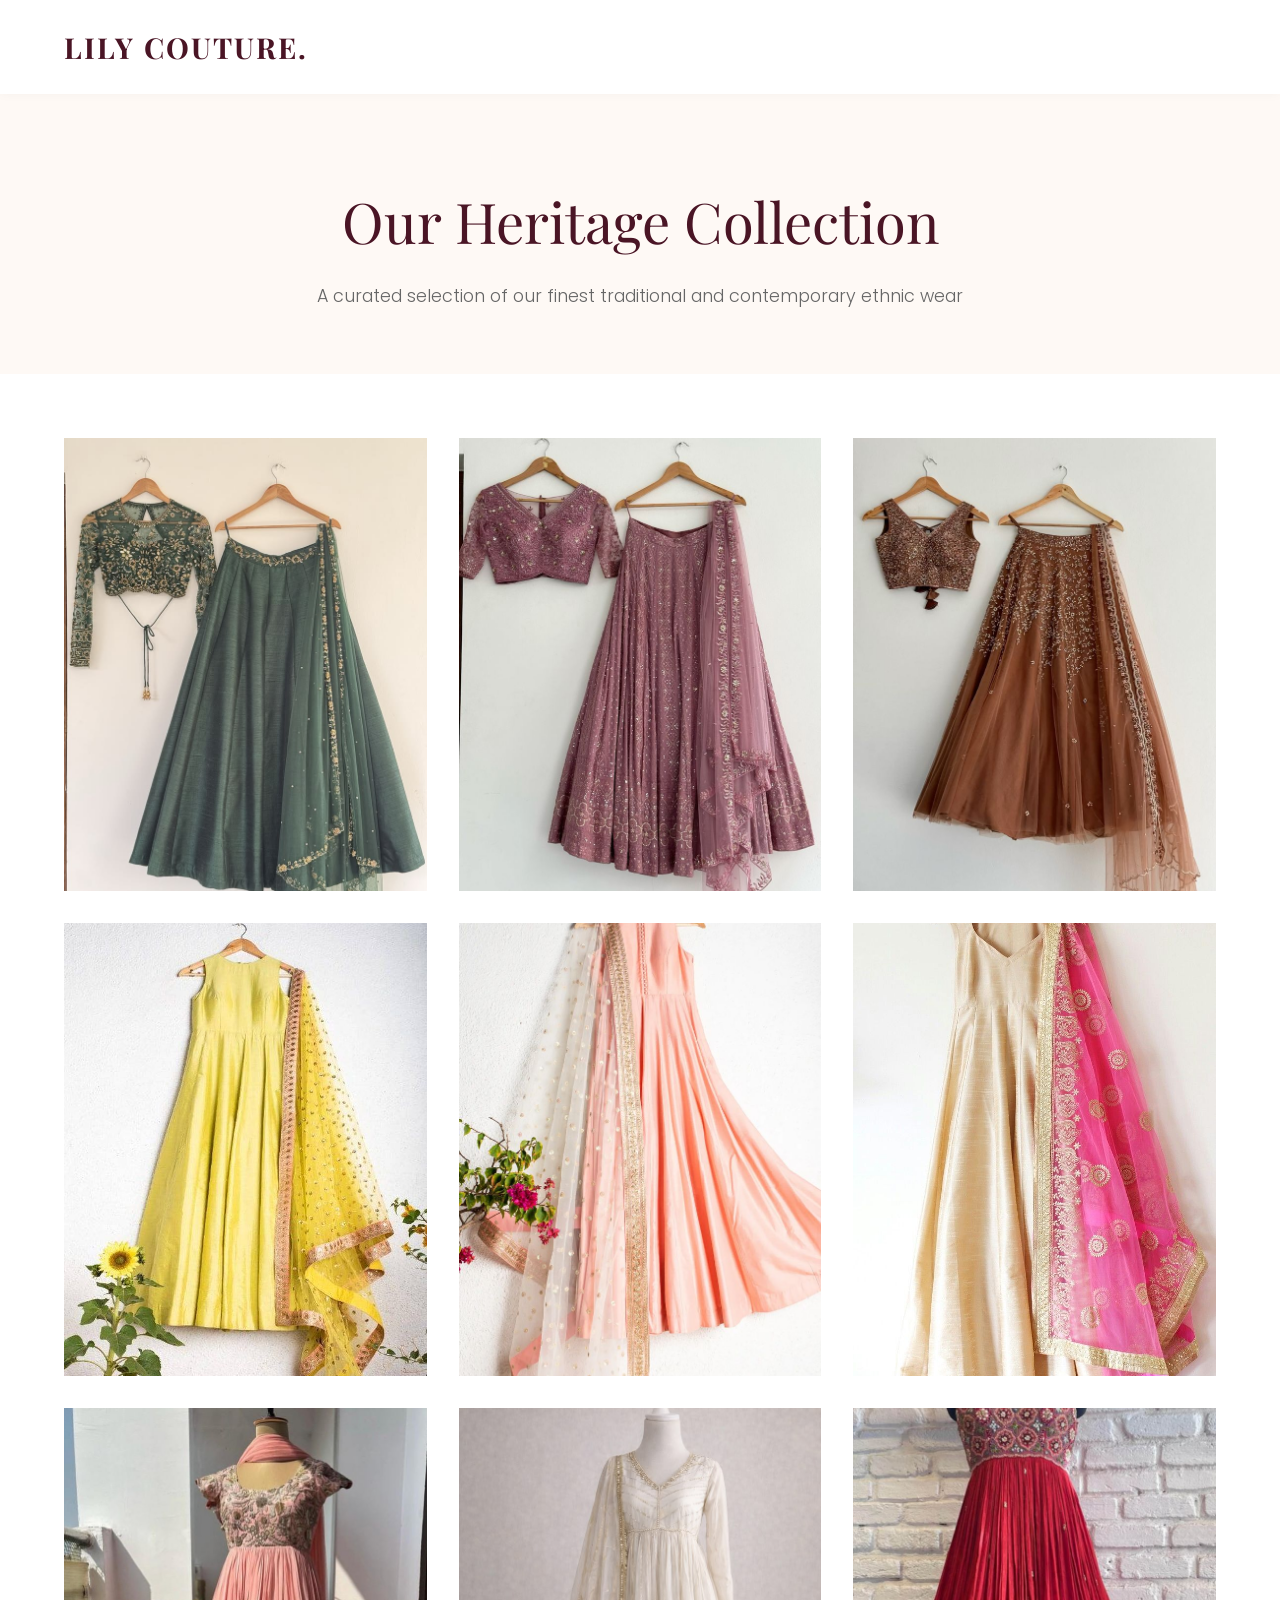
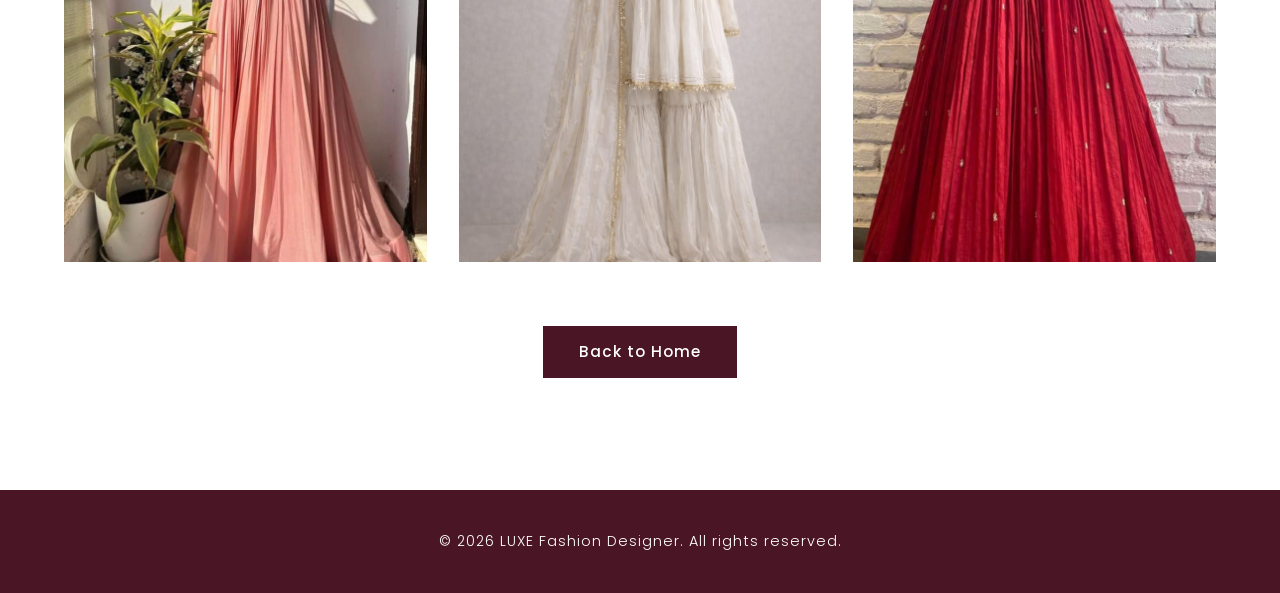
==== fashion-portfolio/collections.html @ b9de9741 "Add files via upload" ====
<!DOCTYPE html>
<html lang="en">

<head>
    <meta charset="UTF-8">
    <meta name="viewport" content="width=device-width, initial-scale=1.0">
    <title>Our Heritage Collection | Fashion Designer Portfolio</title>
    <link rel="stylesheet" href="./style.css">
    <link rel="preconnect" href="https://fonts.googleapis.com">
    <link rel="preconnect" href="https://fonts.gstatic.com" crossorigin>
    <link
        href="https://fonts.googleapis.com/css2?family=Playfair+Display:ital,wght@0,400;0,600;1,400&family=Poppins:wght@300;400;500&display=swap"
        rel="stylesheet">
</head>

<body>
    <nav class="navbar sticky">
        <div class="logo"><a href="index.html">LILY COUTURE.</a></div>
    </nav>

    <header class="page-header fade-in">
        <h1>Our Heritage Collection</h1>
        <p>A curated selection of our finest traditional and contemporary ethnic wear</p>
    </header>

    <section class="gallery-section fade-in">
        <div class="gallery-grid">
            <div class="gallery-item">
                <img src="./images/image1.jpeg"
                    alt="Gallery Image 1">
                <div class="overlay"><span>View</span></div>
            </div>
            <div class="gallery-item">
                <img src="./images/image2.jpeg"
                    alt="Gallery Image 2">
                <div class="overlay"><span>View</span></div>
            </div>
            <div class="gallery-item">
                <img src="./images/image3.jpeg"
                    alt="Gallery Image 3">
                <div class="overlay"><span>View</span></div>
            </div>
            <div class="gallery-item">
                <img src="./images/image4.jpeg"
                    alt="Gallery Image 4">
                <div class="overlay"><span>View</span></div>
            </div>
            <div class="gallery-item">
                <img src="./images/image5.jpeg"
                    alt="Gallery Image 5">
                <div class="overlay"><span>View</span></div>
            </div>
            <div class="gallery-item">
                <img src="./images/image6.jpeg"
                    alt="Gallery Image 6">
                <div class="overlay"><span>View</span></div>
            </div>
            <div class="gallery-item">
                <img src="./images/image10.jpeg"
                    alt="Gallery Image 7">
                <div class="overlay"><span>View</span></div>
            </div>
            <div class="gallery-item">
                <img src="./images/image8.jpeg"
                    alt="Gallery Image 8">
                <div class="overlay"><span>View</span></div>
            </div>
            <div class="gallery-item">
                <img src="./images/image11.jpeg"
                    alt="Gallery Image 9">
                <div class="overlay"><span>View</span></div>
            </div>
        </div>
        <div class="text-center" style="margin-top: 4rem;">
            <a href="index.html" class="btn">Back to Home</a>
        </div>
    </section>

    <footer>
        <p>&copy; 2026 LUXE Fashion Designer. All rights reserved.</p>
    </footer>

    <script src="./script.js"></script>
</body>

</html>
---- fashion-portfolio/style.css ----
/* Reset & Base */
:root {
    --color-white: #ffffff;
    --color-beige: #fef9f5; /* warm soft beige */
    --color-black: #4a1525; /* rich traditional maroon */
    --color-gold: #c69c3a; /* vibrant antique gold */
    --color-gray: #f0f0f0;
    --font-heading: 'Playfair Display', serif;
    --font-body: 'Poppins', sans-serif;
    --transition: 0.3s ease-in-out;
}

* {
    margin: 0;
    padding: 0;
    box-sizing: border-box;
}

html {
    scroll-behavior: smooth;
}

body {
    font-family: var(--font-body);
    background-color: var(--color-white);
    color: var(--color-black);
    line-height: 1.6;
    overflow-x: hidden;
}

/* Typography */
h1, h2, h3, h4 {
    font-family: var(--font-heading);
    font-weight: 400;
}

a {
    text-decoration: none;
    color: inherit;
    transition: var(--transition);
}

ul {
    list-style: none;
}

.text-center {
    text-align: center;
}

/* Buttons */
.btn {
    display: inline-block;
    padding: 0.8rem 2.2rem;
    background-color: var(--color-black);
    color: var(--color-white);
    font-family: var(--font-body);
    font-weight: 500;
    font-size: 0.95rem;
    letter-spacing: 1px;
    border: 1px solid var(--color-black);
    cursor: pointer;
    transition: var(--transition);
}

.btn:hover {
    background-color: var(--color-gold);
    border-color: var(--color-gold);
    color: var(--color-white);
}

.btn-outline {
    background-color: transparent;
    color: var(--color-black);
}

.btn-outline:hover {
    background-color: var(--color-black);
    color: var(--color-white);
}

/* Navbar */
.navbar {
    position: fixed;
    top: 0;
    left: 0;
    width: 100%;
    padding: 1.5rem 5%;
    display: flex;
    justify-content: space-between;
    align-items: center;
    background-color: rgba(255, 255, 255, 0.95);
    backdrop-filter: blur(8px);
    z-index: 1000;
    box-shadow: 0 1px 10px rgba(0,0,0,0.03);
    transition: all 0.4s ease;
}

.navbar.scrolled {
    padding: 1rem 5%;
    box-shadow: 0 4px 15px rgba(0,0,0,0.05);
}

.logo a {
    font-family: var(--font-heading);
    font-size: 1.8rem;
    font-weight: 700;
    letter-spacing: 2px;
}

.nav-links {
    display: flex;
    gap: 2.5rem;
}

.nav-links li a {
    font-size: 0.9rem;
    text-transform: uppercase;
    letter-spacing: 1.5px;
    position: relative;
    font-weight: 500;
    color: #444;
}

.nav-links li a:hover,
.nav-links li a.active {
    color: var(--color-black);
}

.nav-links li a::after {
    content: '';
    position: absolute;
    bottom: -5px;
    left: 0;
    width: 0%;
    height: 1px;
    background-color: var(--color-gold);
    transition: var(--transition);
}

.nav-links li a:hover::after,
.nav-links li a.active::after {
    width: 100%;
}

/* Hero Section */
.hero {
    height: 100vh;
    display: flex;
    align-items: center;
    padding: 0 5%;
    background-color: var(--color-beige);
    position: relative;
    overflow: hidden;
}

.hero-content {
    flex: 1;
    padding-right: 3rem;
    z-index: 2;
}

.hero-content h1 {
    font-size: 4.5rem;
    line-height: 1.1;
    margin-bottom: 1.5rem;
    color: var(--color-black);
}

.hero-content p {
    font-size: 1.15rem;
    margin-bottom: 2.5rem;
    color: #555;
    font-weight: 300;
    max-width: 80%;
}

.hero-image {
    flex: 1;
    height: 75%;
    position: relative;
    box-shadow: -15px 15px 0px var(--color-gold);
}

.hero-image img {
    width: 100%;
    height: 100%;
    object-fit: cover;
}

/* Sections Base */
section {
    padding: 7rem 5%;
}

.section-title {
    text-align: center;
    font-size: 2.5rem;
    margin-bottom: 4rem;
    position: relative;
}

.section-title::after {
    content: '';
    display: block;
    width: 50px;
    height: 2px;
    background-color: var(--color-gold);
    margin: 1.5rem auto 0;
}

/* Collections Preview */
.collections-preview {
    background-color: var(--color-white);
}

.collections-grid {
    display: grid;
    grid-template-columns: repeat(3, 1fr);
    gap: 2rem;
    margin-bottom: 4rem;
}

.collection-item {
    position: relative;
    overflow: hidden;
    aspect-ratio: 3/4;
}

.collection-item img {
    width: 100%;
    height: 100%;
    object-fit: cover;
    transition: transform 0.8s ease;
}

.collection-item:hover img {
    transform: scale(1.08);
}

/* Services */
.services {
    background-color: var(--color-beige);
}

.services-container {
    display: flex;
    justify-content: space-between;
    gap: 3rem;
}

.service-card {
    flex: 1;
    background-color: var(--color-white);
    padding: 4rem 2.5rem;
    text-align: center;
    transition: transform 0.4s ease, box-shadow 0.4s ease;
    border-bottom: 3px solid transparent;
}

.service-card:hover {
    transform: translateY(-10px);
    box-shadow: 0 15px 35px rgba(0,0,0,0.06);
    border-bottom: 3px solid var(--color-gold);
}

.service-card h3 {
    font-size: 1.6rem;
    margin-bottom: 1.2rem;
    color: var(--color-black);
}

.service-card p {
    font-size: 0.95rem;
    color: #666;
}

/* Contact Section */
.contact-container {
    display: flex;
    gap: 5rem;
    max-width: 1100px;
    margin: 0 auto;
}

.contact-info, .contact-form {
    flex: 1;
}

.contact-info h3 {
    font-size: 2rem;
    margin-bottom: 1.2rem;
}

.contact-info p {
    margin-bottom: 0.8rem;
    color: #555;
    font-weight: 300;
}

.social-icons {
    margin-top: 2.5rem;
    display: flex;
    gap: 1.5rem;
}

.social-icons a {
    font-weight: 500;
    text-transform: uppercase;
    font-size: 0.85rem;
    letter-spacing: 1px;
    position: relative;
    color: var(--color-black);
}

.social-icons a::after {
    content: '';
    position: absolute;
    bottom: -3px;
    left: 0;
    width: 100%;
    height: 1px;
    background-color: var(--color-gold);
    transform: scaleX(0);
    transform-origin: right;
    transition: transform 0.3s ease;
}

.social-icons a:hover::after {
    transform: scaleX(1);
    transform-origin: left;
}

.contact-form form {
    display: flex;
    flex-direction: column;
    gap: 1.5rem;
}

.contact-form input,
.contact-form textarea {
    width: 100%;
    padding: 1.2rem;
    border: 1px solid #e0e0e0;
    font-family: var(--font-body);
    font-size: 0.95rem;
    background-color: var(--color-beige);
    transition: var(--transition);
}

.contact-form input:focus,
.contact-form textarea:focus {
    outline: none;
    border-color: var(--color-gold);
    background-color: var(--color-white);
}

.contact-form button {
    align-self: flex-start;
}

/* Footer */
footer {
    background-color: var(--color-black);
    color: var(--color-white);
    text-align: center;
    padding: 2.5rem;
    font-size: 0.9rem;
    font-weight: 300;
    letter-spacing: 1px;
}
/* Collections Page Styles */
.page-header {
    margin-top: 80px;
    padding: 6rem 5% 4rem;
    text-align: center;
    background-color: var(--color-beige);
}

.page-header h1 {
    font-size: 3.5rem;
    margin-bottom: 1rem;
}

.page-header p {
    color: #666;
    font-weight: 300;
    font-size: 1.1rem;
}

.gallery-section {
    padding-top: 4rem;
}

.gallery-grid {
    display: grid;
    grid-template-columns: repeat(auto-fill, minmax(320px, 1fr));
    gap: 2rem;
}

.gallery-item {
    position: relative;
    overflow: hidden;
    aspect-ratio: 4/5;
    background-color: var(--color-beige);
}

.gallery-item img {
    width: 100%;
    height: 100%;
    object-fit: cover;
    transition: transform 0.8s ease;
}

.gallery-item .overlay {
    position: absolute;
    top: 0;
    left: 0;
    width: 100%;
    height: 100%;
    background-color: rgba(17, 17, 17, 0.5);
    display: flex;
    align-items: center;
    justify-content: center;
    opacity: 0;
    transition: opacity 0.4s ease;
}

.gallery-item .overlay span {
    color: var(--color-white);
    font-family: var(--font-heading);
    font-size: 1.8rem;
    font-style: italic;
    border-bottom: 1px solid var(--color-white);
    padding-bottom: 5px;
    transform: translateY(20px);
    transition: transform 0.4s ease;
}

.gallery-item:hover img {
    transform: scale(1.05);
}

.gallery-item:hover .overlay {
    opacity: 1;
}

.gallery-item:hover .overlay span {
    transform: translateY(0);
}

/* Scroll Animations */
.fade-in {
    opacity: 0;
    transform: translateY(30px);
    transition: opacity 0.8s ease-out, transform 0.8s ease-out;
}

.fade-in.appear {
    opacity: 1;
    transform: translateY(0);
}

/* Responsive Design */
@media (max-width: 1024px) {
    .hero-content h1 {
        font-size: 3.5rem;
    }
    .contact-container {
        gap: 3rem;
    }
}

@media (max-width: 850px) {
    .nav-links {
        display: none; /* Hide on small screens for simplicity in this static build */
    }
    
    .hero {
        flex-direction: column;
        justify-content: center;
        text-align: center;
        height: auto;
        padding-top: 130px;
        padding-bottom: 5rem;
    }
    
    .hero-content {
        padding-right: 0;
        margin-bottom: 4rem;
    }
    
    .hero-content p {
        max-width: 100%;
        margin: 0 auto 2.5rem;
    }
    
    .hero-image {
        width: 100%;
        max-width: 500px;
        height: 450px;
        box-shadow: 10px 10px 0px var(--color-gold);
    }
    
    .collections-grid {
        grid-template-columns: repeat(2, 1fr);
    }
    
    .services-container, .contact-container {
        flex-direction: column;
    }
}

@media (max-width: 600px) {
    .hero-content h1 {
        font-size: 2.8rem;
    }
    .collections-grid, .gallery-grid {
        grid-template-columns: 1fr;
    }
}
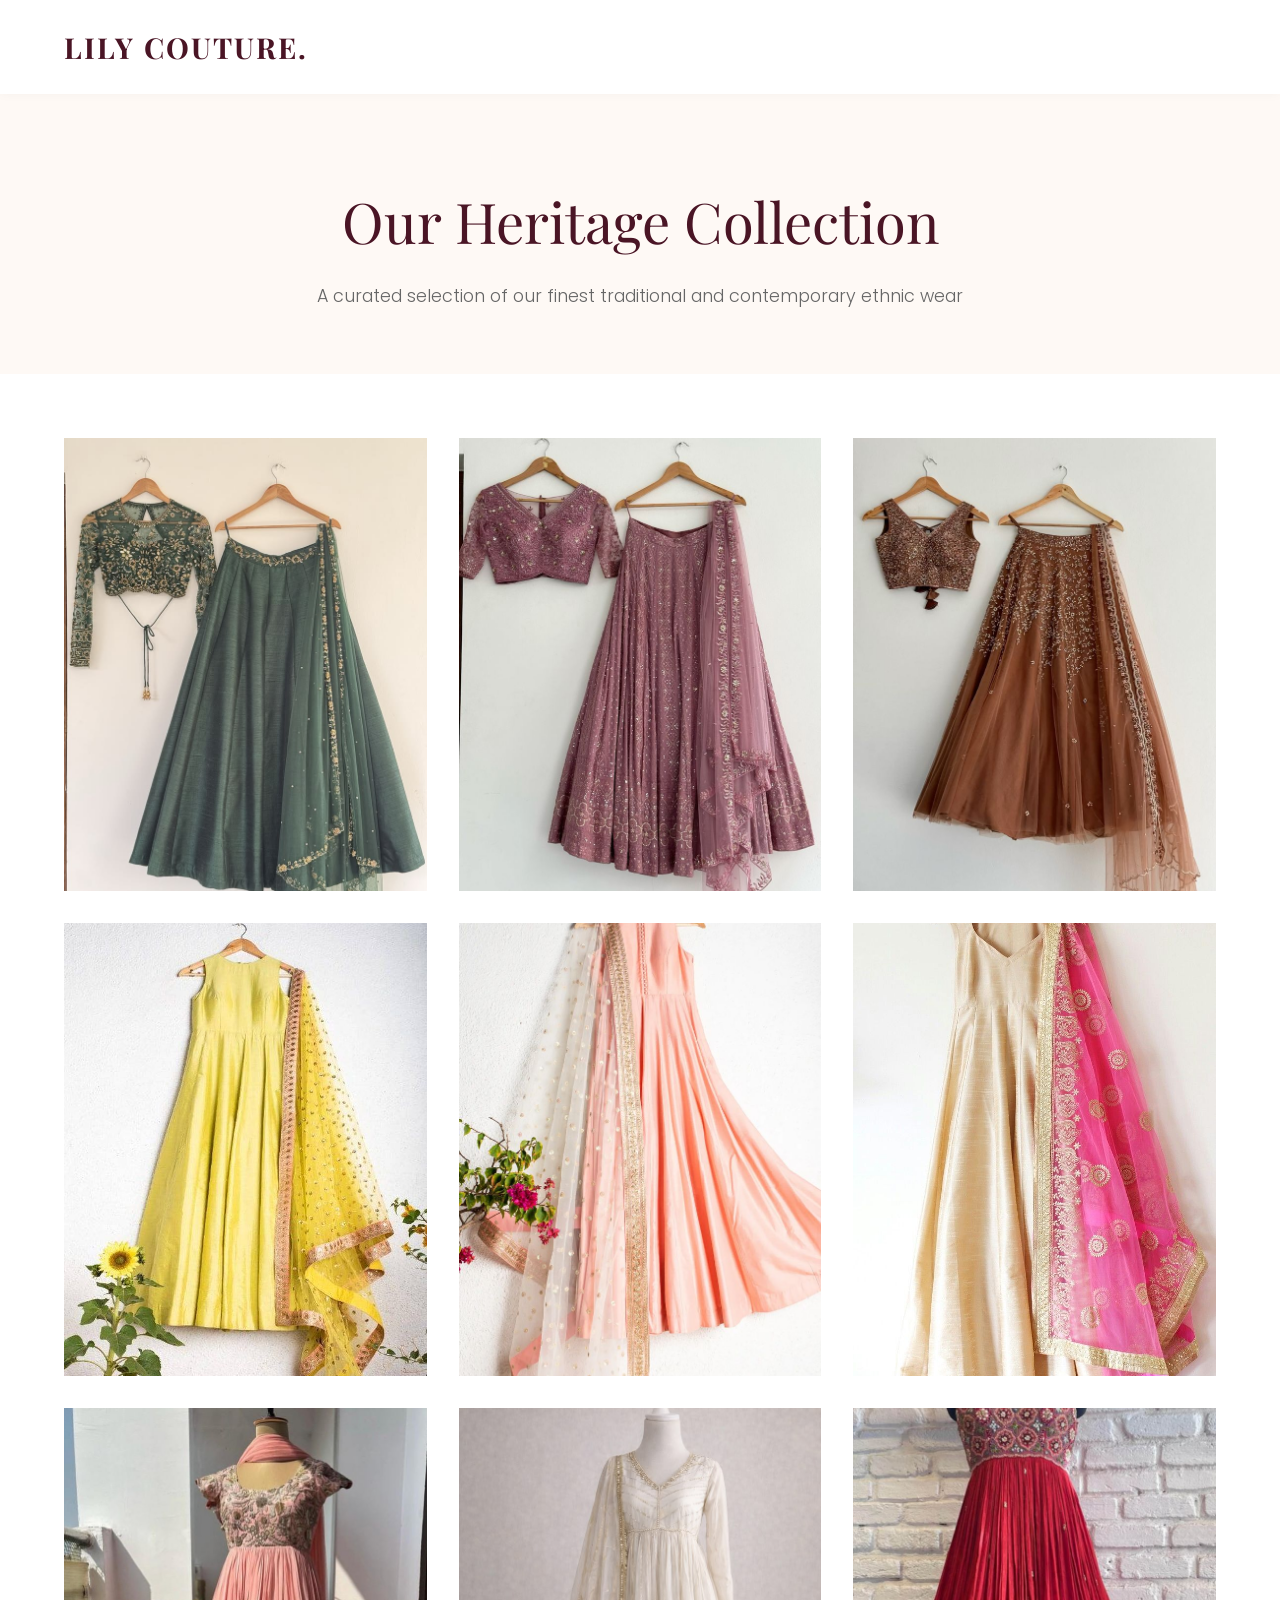
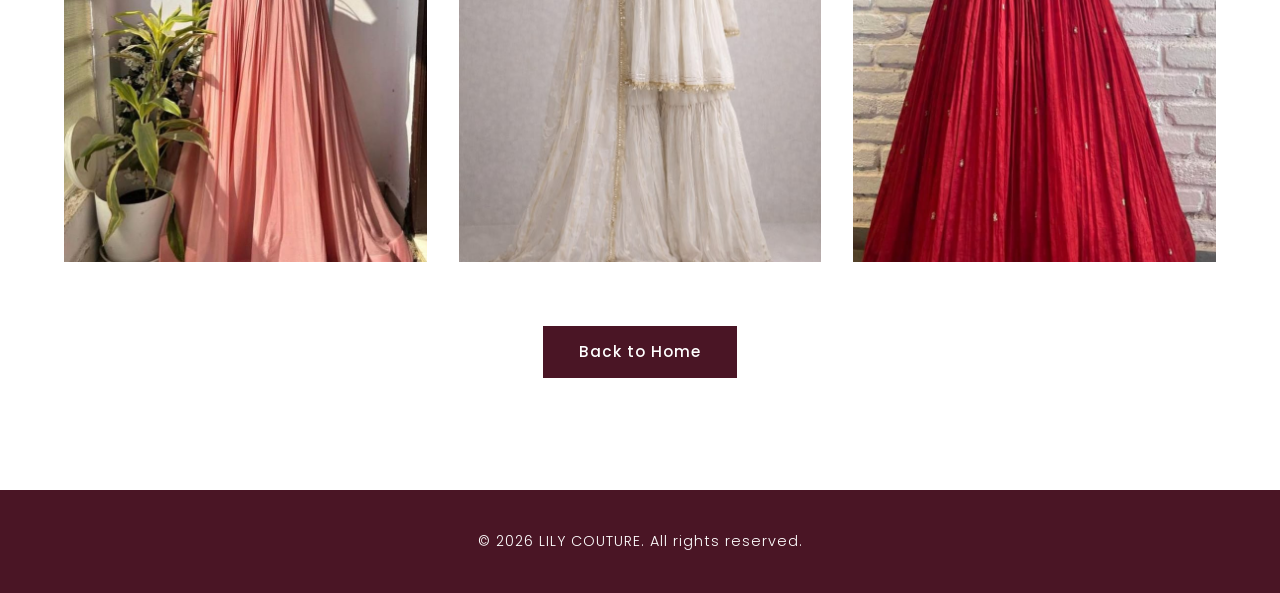
==== commit 96599546: "Update links and footer text in collections.html" ====
--- a/fashion-portfolio/collections.html
+++ b/fashion-portfolio/collections.html
@@ -15,7 +15,7 @@
 
 <body>
     <nav class="navbar sticky">
-        <div class="logo"><a href="index.html">LILY COUTURE.</a></div>
+        <div class="logo"><a href="./index.html">LILY COUTURE.</a></div>
     </nav>
 
     <header class="page-header fade-in">
@@ -72,15 +72,15 @@
             </div>
         </div>
         <div class="text-center" style="margin-top: 4rem;">
-            <a href="index.html" class="btn">Back to Home</a>
+            <a href="./index.html" class="btn">Back to Home</a>
         </div>
     </section>
 
     <footer>
-        <p>&copy; 2026 LUXE Fashion Designer. All rights reserved.</p>
+        <p>&copy; 2026 LILY COUTURE. All rights reserved.</p>
     </footer>
 
     <script src="./script.js"></script>
 </body>
 
-</html>+</html>
